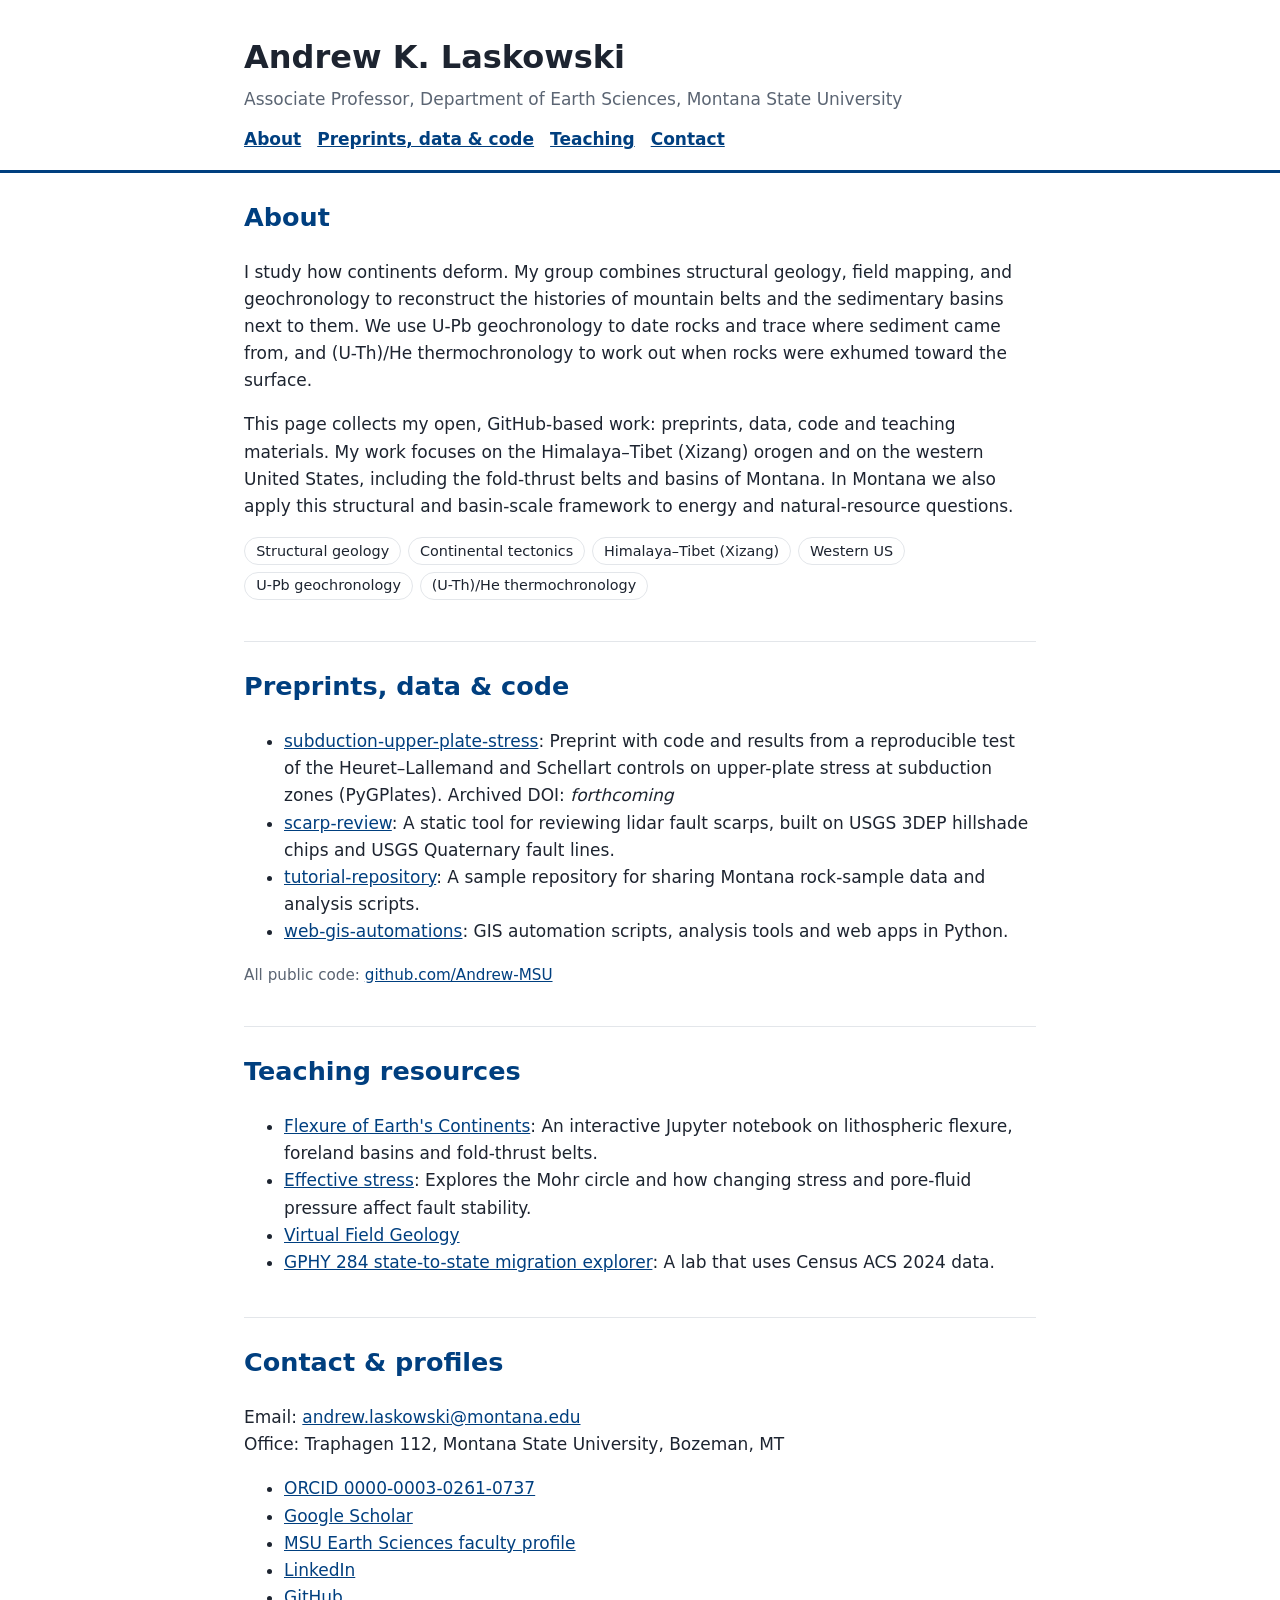
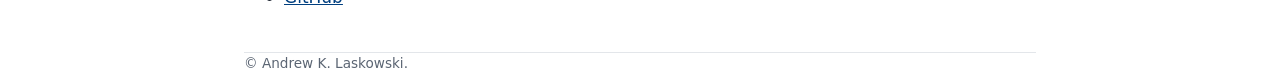
==== index.html @ fd0716e4 "Refocus site on GitHub-based contributions; remove ORCID publications" ====
<!doctype html>
<html lang="en"><head><meta charset="utf-8"><meta name="viewport" content="width=device-width,initial-scale=1">
<title>Andrew K. Laskowski | Code, Data &amp; Teaching Resources</title>
<meta name="description" content="Open code, data and teaching resources of Andrew K. Laskowski, Associate Professor of Earth Sciences at Montana State University.">
<link rel="stylesheet" href="style.css"></head><body>
<a class="skip" href="#main">Skip to content</a>
<header><div class="wrap"><h1>Andrew K. Laskowski</h1>
<p>Associate Professor, Department of Earth Sciences, Montana State University</p>
<nav aria-label="Sections"><a href="#research">About</a><a href="#code">Preprints, data &amp; code</a><a href="#teaching">Teaching</a><a href="#contact">Contact</a></nav></div></header>
<main id="main" class="wrap">
<section id="research"><h2>About</h2>
<p>I study how continents deform. My group combines structural geology, field mapping, and geochronology to reconstruct the histories of mountain belts and the sedimentary basins next to them. We use U-Pb geochronology to date rocks and trace where sediment came from, and (U-Th)/He thermochronology to work out when rocks were exhumed toward the surface.</p>
<p>This page collects my open, GitHub-based work: preprints, data, code and teaching materials. My work focuses on the Himalaya–Tibet (Xizang) orogen and on the western United States, including the fold-thrust belts and basins of Montana. In Montana we also apply this structural and basin-scale framework to energy and natural-resource questions.</p>
<ul class="tags" aria-label="Research areas"><li>Structural geology</li><li>Continental tectonics</li><li>Himalaya–Tibet (Xizang)</li><li>Western US</li><li>U-Pb geochronology</li><li>(U-Th)/He thermochronology</li></ul>
</section>
<section id="code"><h2>Preprints, data &amp; code</h2><ul>
<li><a href="https://github.com/Andrew-MSU/subduction-upper-plate-stress">subduction-upper-plate-stress</a>: Preprint with code and results from a reproducible test of the Heuret–Lallemand and Schellart controls on upper-plate stress at subduction zones (PyGPlates). <!-- ZENODO_DOI -->Archived DOI: <em>forthcoming</em><!-- /ZENODO_DOI --></li>
<li><a href="https://github.com/Andrew-MSU/scarp-review">scarp-review</a>: A static tool for reviewing lidar fault scarps, built on USGS 3DEP hillshade chips and USGS Quaternary fault lines.</li>
<li><a href="https://github.com/Andrew-MSU/tutorial-repository">tutorial-repository</a>: A sample repository for sharing Montana rock-sample data and analysis scripts.</li>
<li><a href="https://github.com/Andrew-MSU/web-gis-automations">web-gis-automations</a>: GIS automation scripts, analysis tools and web apps in Python.</li>
</ul><p class="note">All public code: <a href="https://github.com/Andrew-MSU">github.com/Andrew-MSU</a></p></section>
<section id="teaching"><h2>Teaching resources</h2><ul>
<li><a href="https://github.com/Andrew-MSU/flexure-of-earths-continents">Flexure of Earth's Continents</a>: An interactive Jupyter notebook on lithospheric flexure, foreland basins and fold-thrust belts.</li>
<li><a href="https://github.com/Andrew-MSU/effectivestress">Effective stress</a>: Explores the Mohr circle and how changing stress and pore-fluid pressure affect fault stability.</li>
<li><a href="https://github.com/Andrew-MSU/Virtual-Field-Geology">Virtual Field Geology</a></li>
<li><a href="https://github.com/Andrew-MSU/gphy284-state-migration">GPHY 284 state-to-state migration explorer</a>: A lab that uses Census ACS 2024 data.</li>
</ul></section>
<section id="contact"><h2>Contact &amp; profiles</h2>
<p>Email: <a href="mailto:andrew.laskowski@montana.edu">andrew.laskowski@montana.edu</a><br>Office: Traphagen 112, Montana State University, Bozeman, MT</p>
<ul><li><a href="https://orcid.org/0000-0003-0261-0737">ORCID 0000-0003-0261-0737</a></li>
<li><a href="https://scholar.google.com/citations?user=Nd6IOVIAAAAJ">Google Scholar</a></li>
<li><a href="https://www.montana.edu/earthsciences/directory/2079082/andrew-laskowski">MSU Earth Sciences faculty profile</a></li>
<li><a href="https://linkedin.com/in/laskowskiandrew406">LinkedIn</a></li>
<li><a href="https://github.com/Andrew-MSU">GitHub</a></li></ul></section>
</main><footer class="wrap">© Andrew K. Laskowski.</footer>
</body></html>
---- style.css ----
:root{--fg:#1d2430;--mut:#5b6573;--acc:#003f7f;--bg:#fff;--line:#e3e6ea}
*{box-sizing:border-box}body{margin:0;font:17px/1.6 system-ui,-apple-system,"Segoe UI",Roboto,sans-serif;color:var(--fg);background:var(--bg)}
.wrap{max-width:52rem;margin:0 auto;padding:0 1.25rem}
header{border-bottom:3px solid var(--acc);padding:2rem 0 1rem}header h1{margin:0;font-size:2rem}header p{margin:.2rem 0;color:var(--mut)}
nav{display:flex;flex-wrap:wrap;gap:1rem;margin-top:.8rem}nav a{font-weight:600}
a{color:var(--acc)}a:focus{outline:2px solid var(--acc);outline-offset:2px}
section{padding:1.5rem 0;border-bottom:1px solid var(--line)}h2{color:var(--acc);margin-top:0}h3{margin:1.2rem 0 .3rem;font-size:1.05rem}
ul.pubs{padding-left:1.1rem}ul.pubs li{margin:.35rem 0}.t{font-weight:500}.note{color:var(--mut);font-size:.95rem}
.tags{list-style:none;padding:0;display:flex;flex-wrap:wrap;gap:.4rem}.tags li{border:1px solid var(--line);border-radius:1rem;padding:.1rem .7rem;font-size:.9rem}
footer{color:var(--mut);font-size:.85rem;padding:1.5rem 0}
.skip{position:absolute;left:-999px}.skip:focus{left:1rem;top:1rem;background:#fff;padding:.5rem}
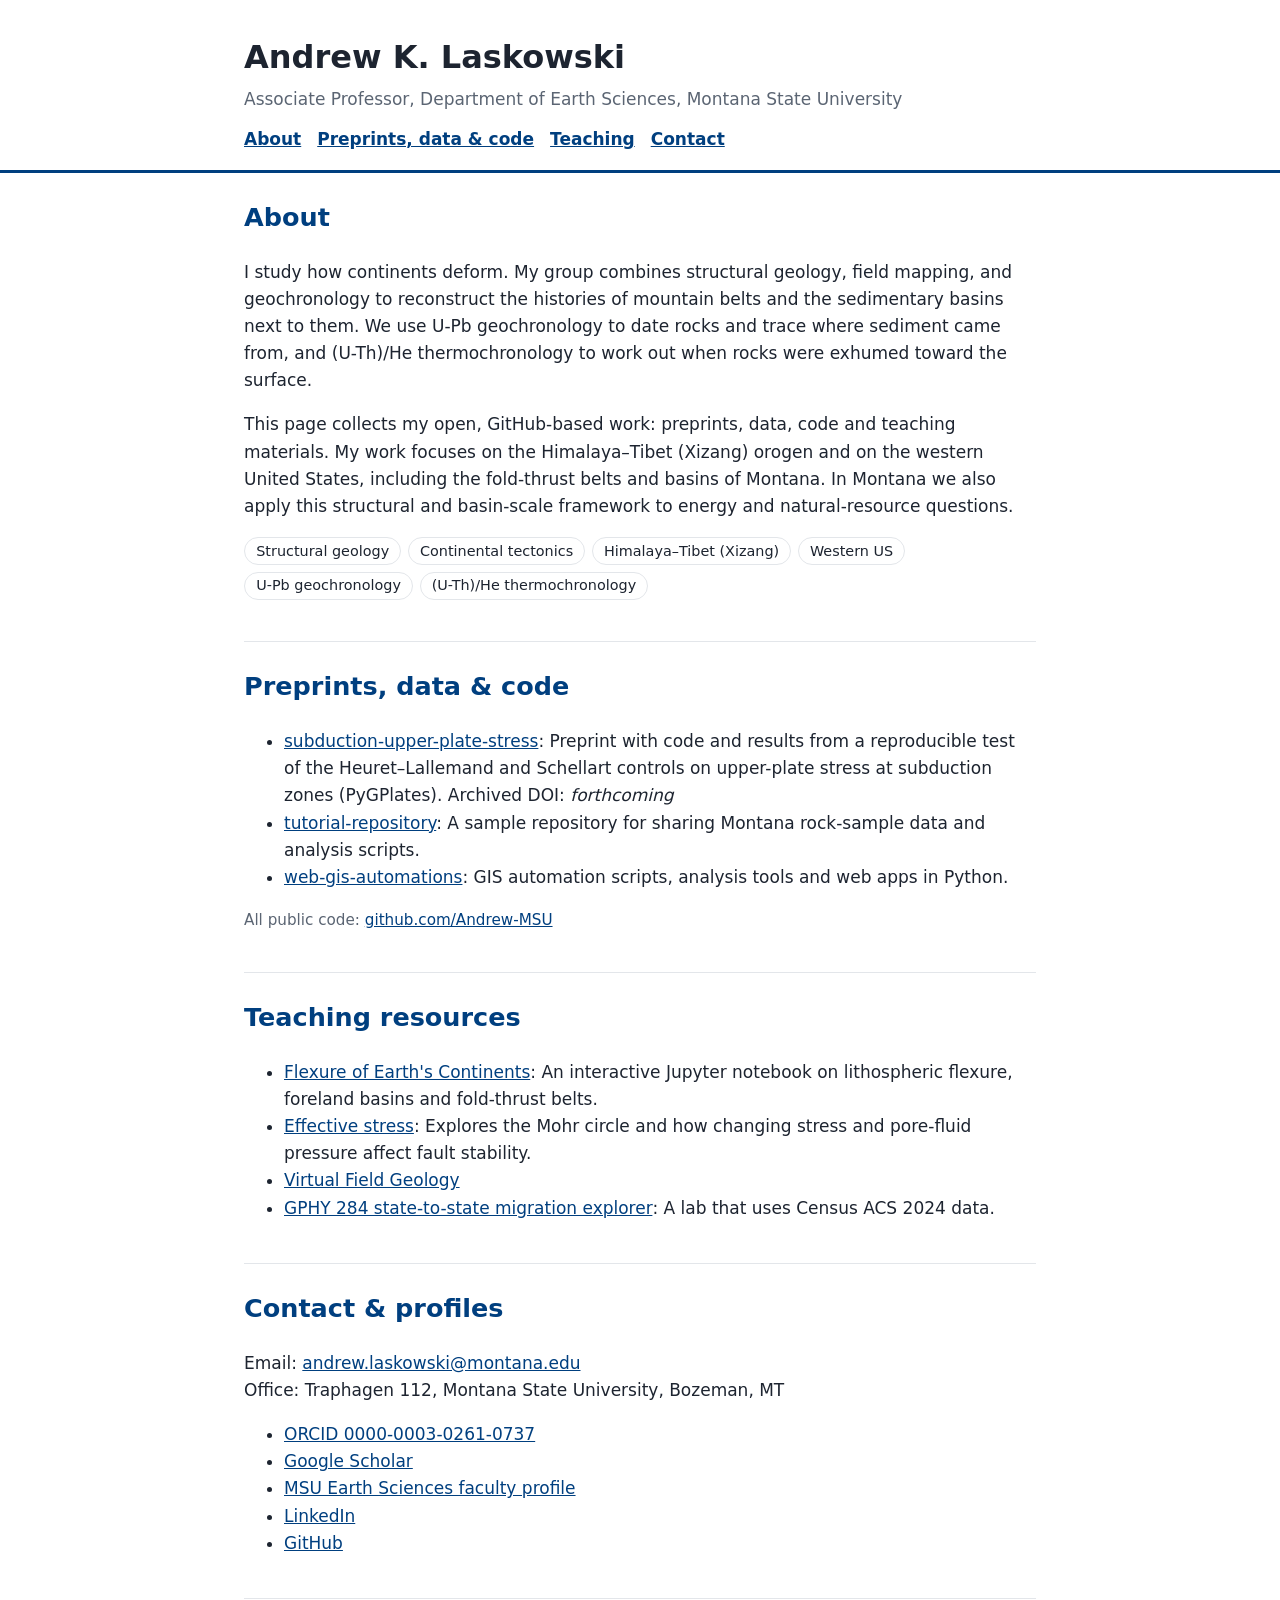
==== commit 9d42fe18: "Remove scarp-review from site" ====
--- a/index.html
+++ b/index.html
@@ -15,7 +15,6 @@
 </section>
 <section id="code"><h2>Preprints, data &amp; code</h2><ul>
 <li><a href="https://github.com/Andrew-MSU/subduction-upper-plate-stress">subduction-upper-plate-stress</a>: Preprint with code and results from a reproducible test of the Heuret–Lallemand and Schellart controls on upper-plate stress at subduction zones (PyGPlates). <!-- ZENODO_DOI -->Archived DOI: <em>forthcoming</em><!-- /ZENODO_DOI --></li>
-<li><a href="https://github.com/Andrew-MSU/scarp-review">scarp-review</a>: A static tool for reviewing lidar fault scarps, built on USGS 3DEP hillshade chips and USGS Quaternary fault lines.</li>
 <li><a href="https://github.com/Andrew-MSU/tutorial-repository">tutorial-repository</a>: A sample repository for sharing Montana rock-sample data and analysis scripts.</li>
 <li><a href="https://github.com/Andrew-MSU/web-gis-automations">web-gis-automations</a>: GIS automation scripts, analysis tools and web apps in Python.</li>
 </ul><p class="note">All public code: <a href="https://github.com/Andrew-MSU">github.com/Andrew-MSU</a></p></section>
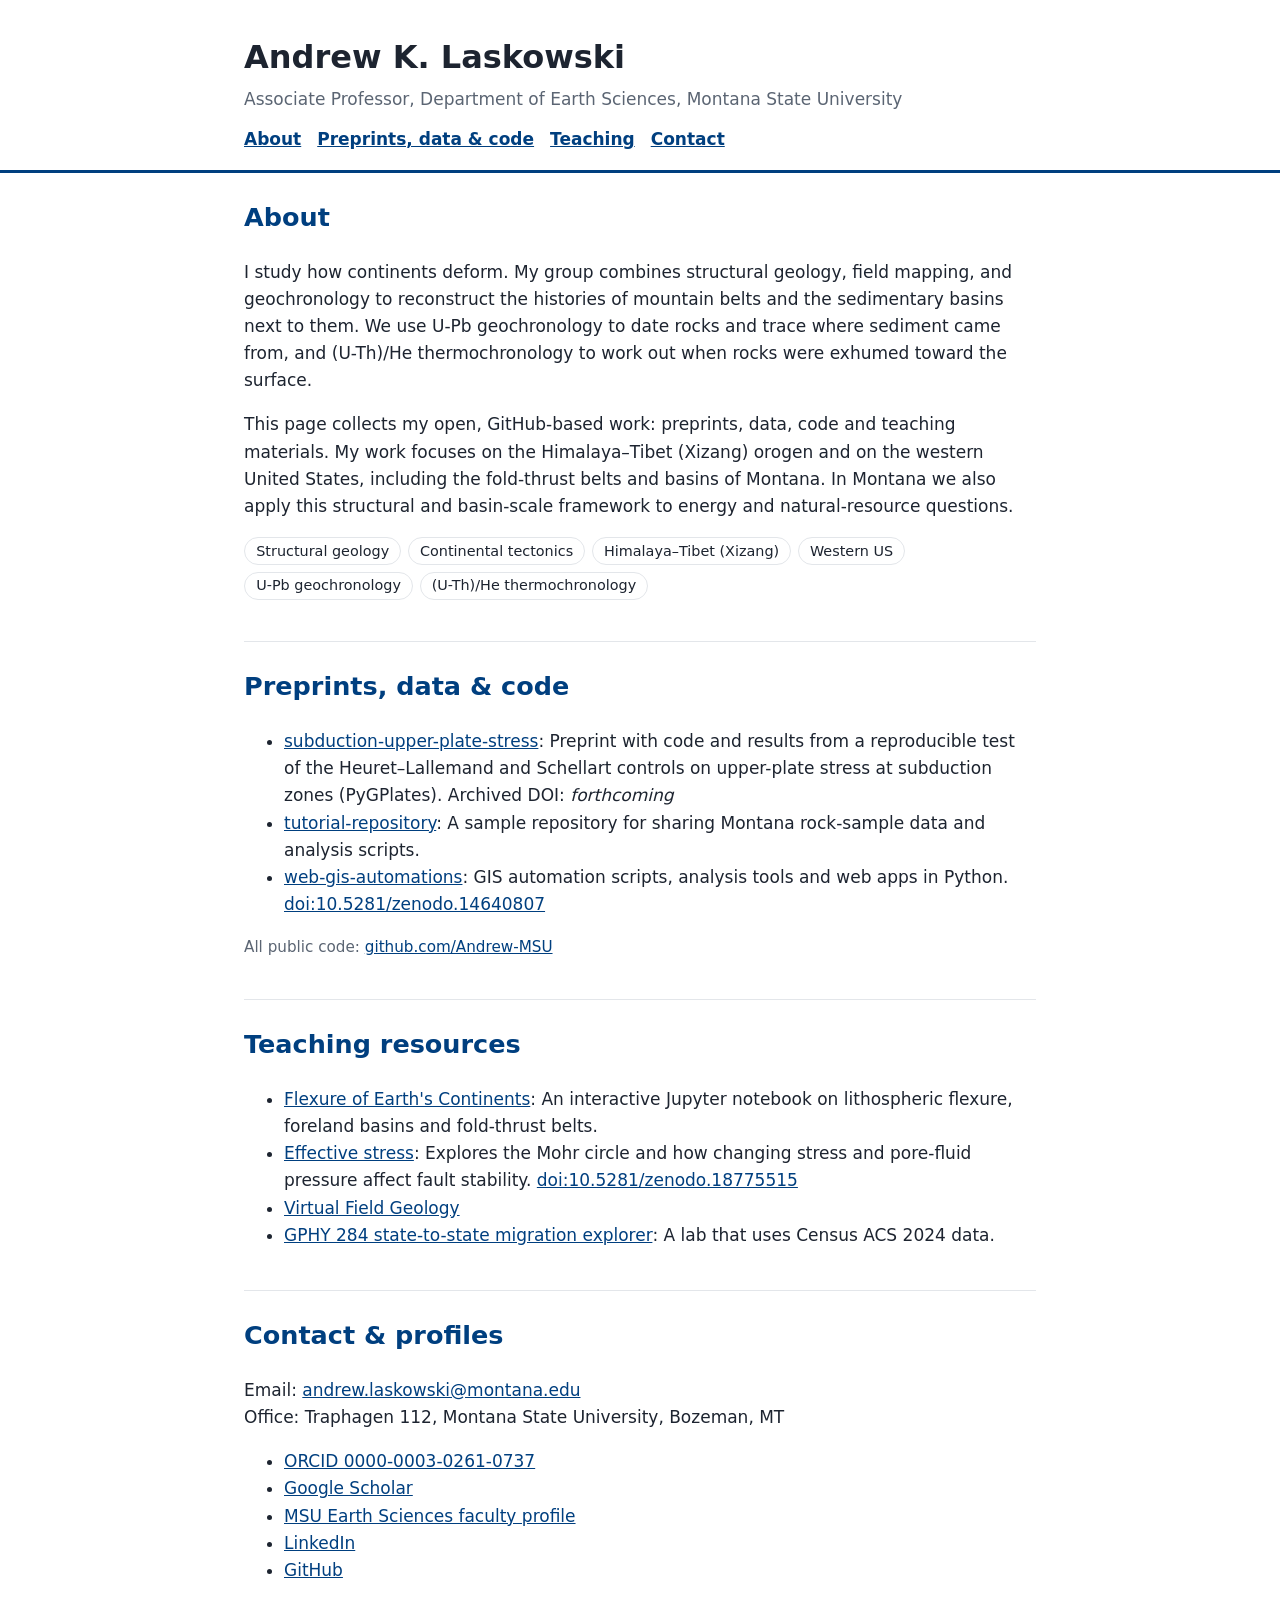
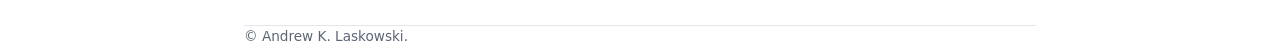
==== commit 96201b45: "Add verified Zenodo DOIs" ====
--- a/index.html
+++ b/index.html
@@ -16,11 +16,11 @@
 <section id="code"><h2>Preprints, data &amp; code</h2><ul>
 <li><a href="https://github.com/Andrew-MSU/subduction-upper-plate-stress">subduction-upper-plate-stress</a>: Preprint with code and results from a reproducible test of the Heuret–Lallemand and Schellart controls on upper-plate stress at subduction zones (PyGPlates). <!-- ZENODO_DOI -->Archived DOI: <em>forthcoming</em><!-- /ZENODO_DOI --></li>
 <li><a href="https://github.com/Andrew-MSU/tutorial-repository">tutorial-repository</a>: A sample repository for sharing Montana rock-sample data and analysis scripts.</li>
-<li><a href="https://github.com/Andrew-MSU/web-gis-automations">web-gis-automations</a>: GIS automation scripts, analysis tools and web apps in Python.</li>
+<li><a href="https://github.com/Andrew-MSU/web-gis-automations">web-gis-automations</a>: GIS automation scripts, analysis tools and web apps in Python. <a href="https://doi.org/10.5281/zenodo.14640807">doi:10.5281/zenodo.14640807</a></li>
 </ul><p class="note">All public code: <a href="https://github.com/Andrew-MSU">github.com/Andrew-MSU</a></p></section>
 <section id="teaching"><h2>Teaching resources</h2><ul>
 <li><a href="https://github.com/Andrew-MSU/flexure-of-earths-continents">Flexure of Earth's Continents</a>: An interactive Jupyter notebook on lithospheric flexure, foreland basins and fold-thrust belts.</li>
-<li><a href="https://github.com/Andrew-MSU/effectivestress">Effective stress</a>: Explores the Mohr circle and how changing stress and pore-fluid pressure affect fault stability.</li>
+<li><a href="https://github.com/Andrew-MSU/effectivestress">Effective stress</a>: Explores the Mohr circle and how changing stress and pore-fluid pressure affect fault stability. <a href="https://doi.org/10.5281/zenodo.18775515">doi:10.5281/zenodo.18775515</a></li>
 <li><a href="https://github.com/Andrew-MSU/Virtual-Field-Geology">Virtual Field Geology</a></li>
 <li><a href="https://github.com/Andrew-MSU/gphy284-state-migration">GPHY 284 state-to-state migration explorer</a>: A lab that uses Census ACS 2024 data.</li>
 </ul></section>
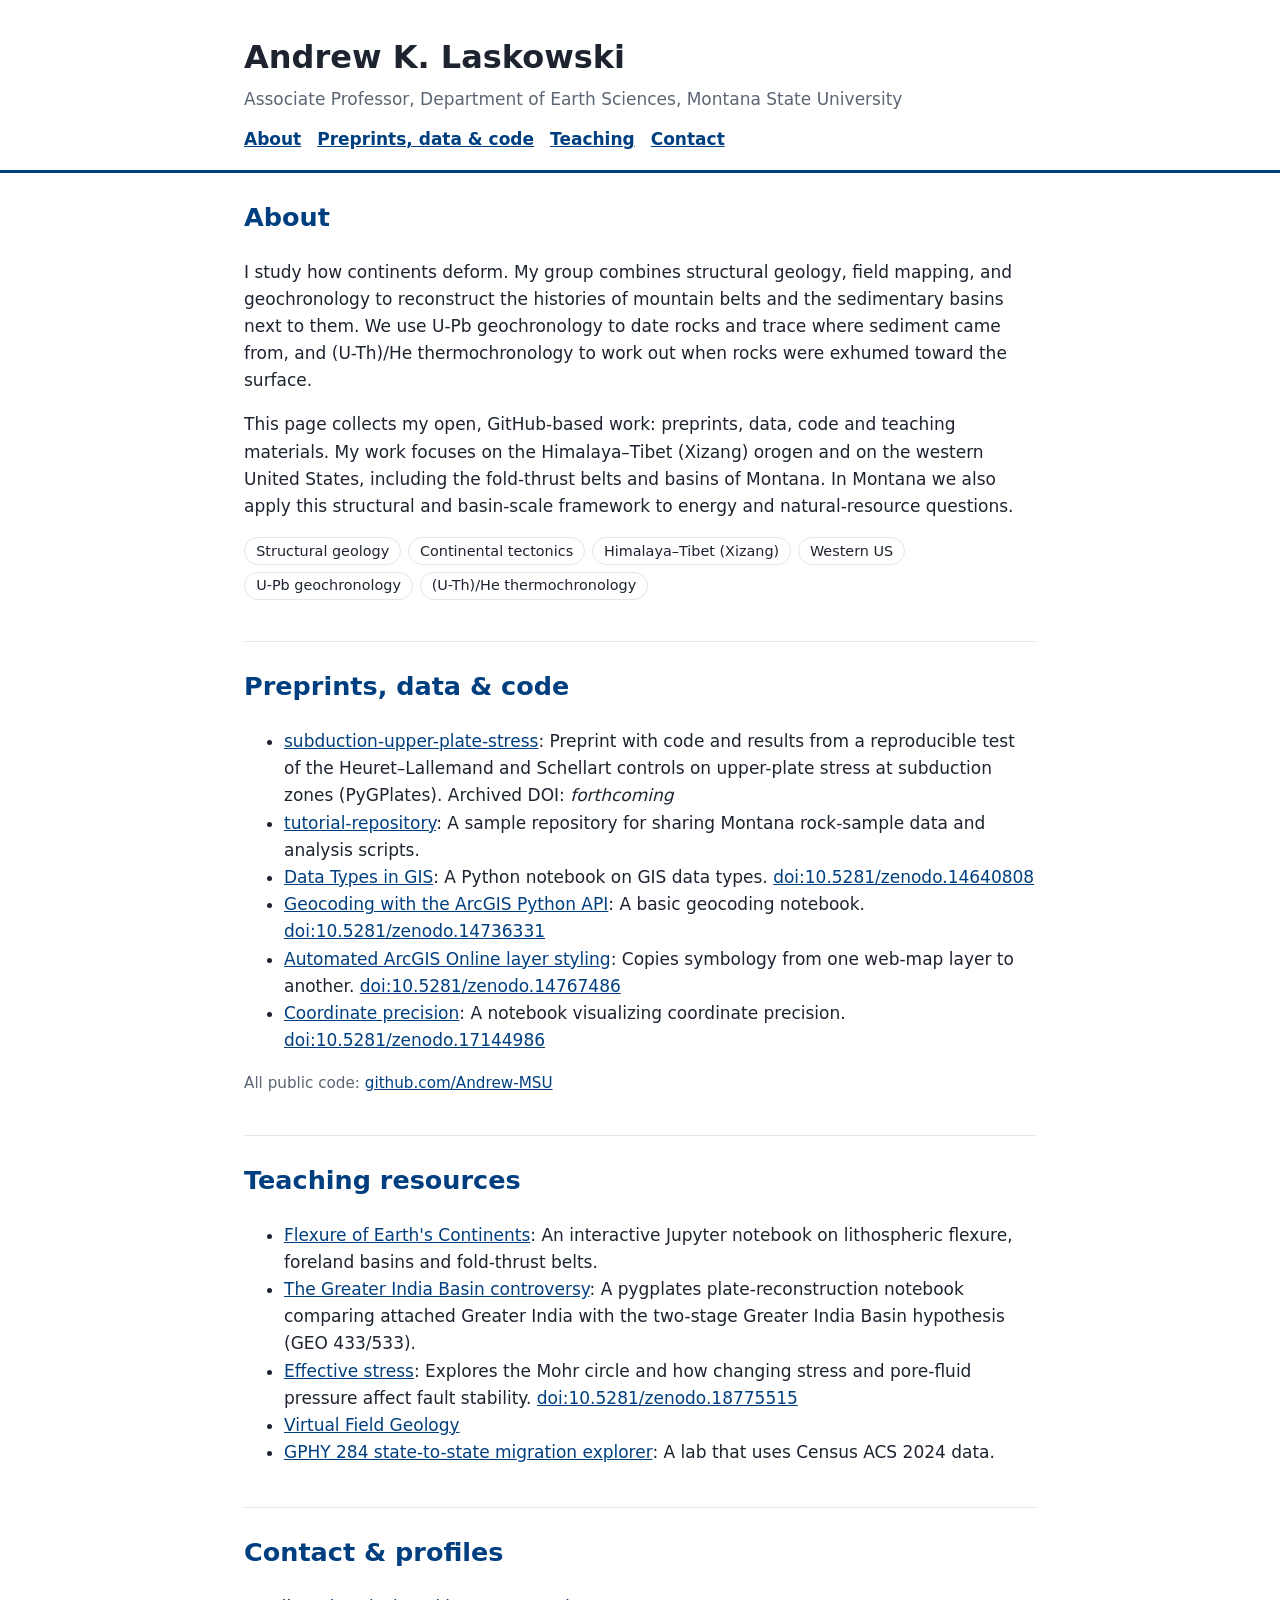
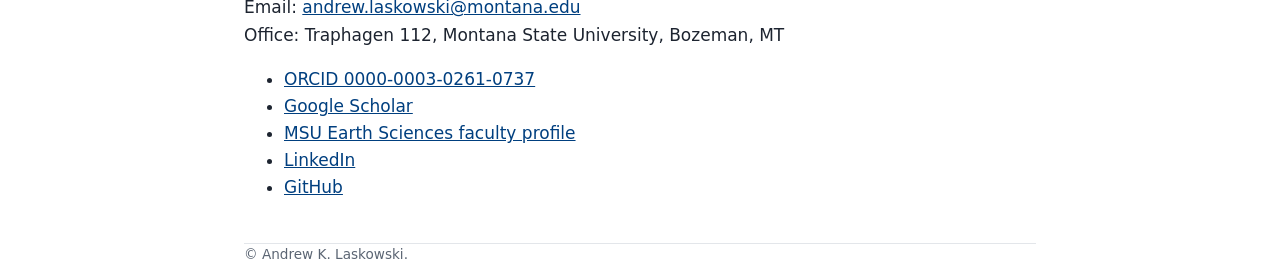
==== commit ad04dea8: "List split GIS notebook repos and Greater India Basin notebook" ====
--- a/index.html
+++ b/index.html
@@ -16,10 +16,14 @@
 <section id="code"><h2>Preprints, data &amp; code</h2><ul>
 <li><a href="https://github.com/Andrew-MSU/subduction-upper-plate-stress">subduction-upper-plate-stress</a>: Preprint with code and results from a reproducible test of the Heuret–Lallemand and Schellart controls on upper-plate stress at subduction zones (PyGPlates). <!-- ZENODO_DOI -->Archived DOI: <em>forthcoming</em><!-- /ZENODO_DOI --></li>
 <li><a href="https://github.com/Andrew-MSU/tutorial-repository">tutorial-repository</a>: A sample repository for sharing Montana rock-sample data and analysis scripts.</li>
-<li><a href="https://github.com/Andrew-MSU/web-gis-automations">web-gis-automations</a>: GIS automation scripts, analysis tools and web apps in Python. <a href="https://doi.org/10.5281/zenodo.14640807">doi:10.5281/zenodo.14640807</a></li>
+<li><a href="https://github.com/Andrew-MSU/gis-data-types-notebook">Data Types in GIS</a>: A Python notebook on GIS data types. <a href="https://doi.org/10.5281/zenodo.14640808">doi:10.5281/zenodo.14640808</a></li>
+<li><a href="https://github.com/Andrew-MSU/arcgis-geocoding-notebook">Geocoding with the ArcGIS Python API</a>: A basic geocoding notebook. <a href="https://doi.org/10.5281/zenodo.14736331">doi:10.5281/zenodo.14736331</a></li>
+<li><a href="https://github.com/Andrew-MSU/arcgis-online-layer-styling">Automated ArcGIS Online layer styling</a>: Copies symbology from one web-map layer to another. <a href="https://doi.org/10.5281/zenodo.14767486">doi:10.5281/zenodo.14767486</a></li>
+<li><a href="https://github.com/Andrew-MSU/coordinate-precision-notebook">Coordinate precision</a>: A notebook visualizing coordinate precision. <a href="https://doi.org/10.5281/zenodo.17144986">doi:10.5281/zenodo.17144986</a></li>
 </ul><p class="note">All public code: <a href="https://github.com/Andrew-MSU">github.com/Andrew-MSU</a></p></section>
 <section id="teaching"><h2>Teaching resources</h2><ul>
 <li><a href="https://github.com/Andrew-MSU/flexure-of-earths-continents">Flexure of Earth's Continents</a>: An interactive Jupyter notebook on lithospheric flexure, foreland basins and fold-thrust belts.</li>
+<li><a href="https://github.com/Andrew-MSU/greater-india-basin">The Greater India Basin controversy</a>: A pygplates plate-reconstruction notebook comparing attached Greater India with the two-stage Greater India Basin hypothesis (GEO 433/533).</li>
 <li><a href="https://github.com/Andrew-MSU/effectivestress">Effective stress</a>: Explores the Mohr circle and how changing stress and pore-fluid pressure affect fault stability. <a href="https://doi.org/10.5281/zenodo.18775515">doi:10.5281/zenodo.18775515</a></li>
 <li><a href="https://github.com/Andrew-MSU/Virtual-Field-Geology">Virtual Field Geology</a></li>
 <li><a href="https://github.com/Andrew-MSU/gphy284-state-migration">GPHY 284 state-to-state migration explorer</a>: A lab that uses Census ACS 2024 data.</li>
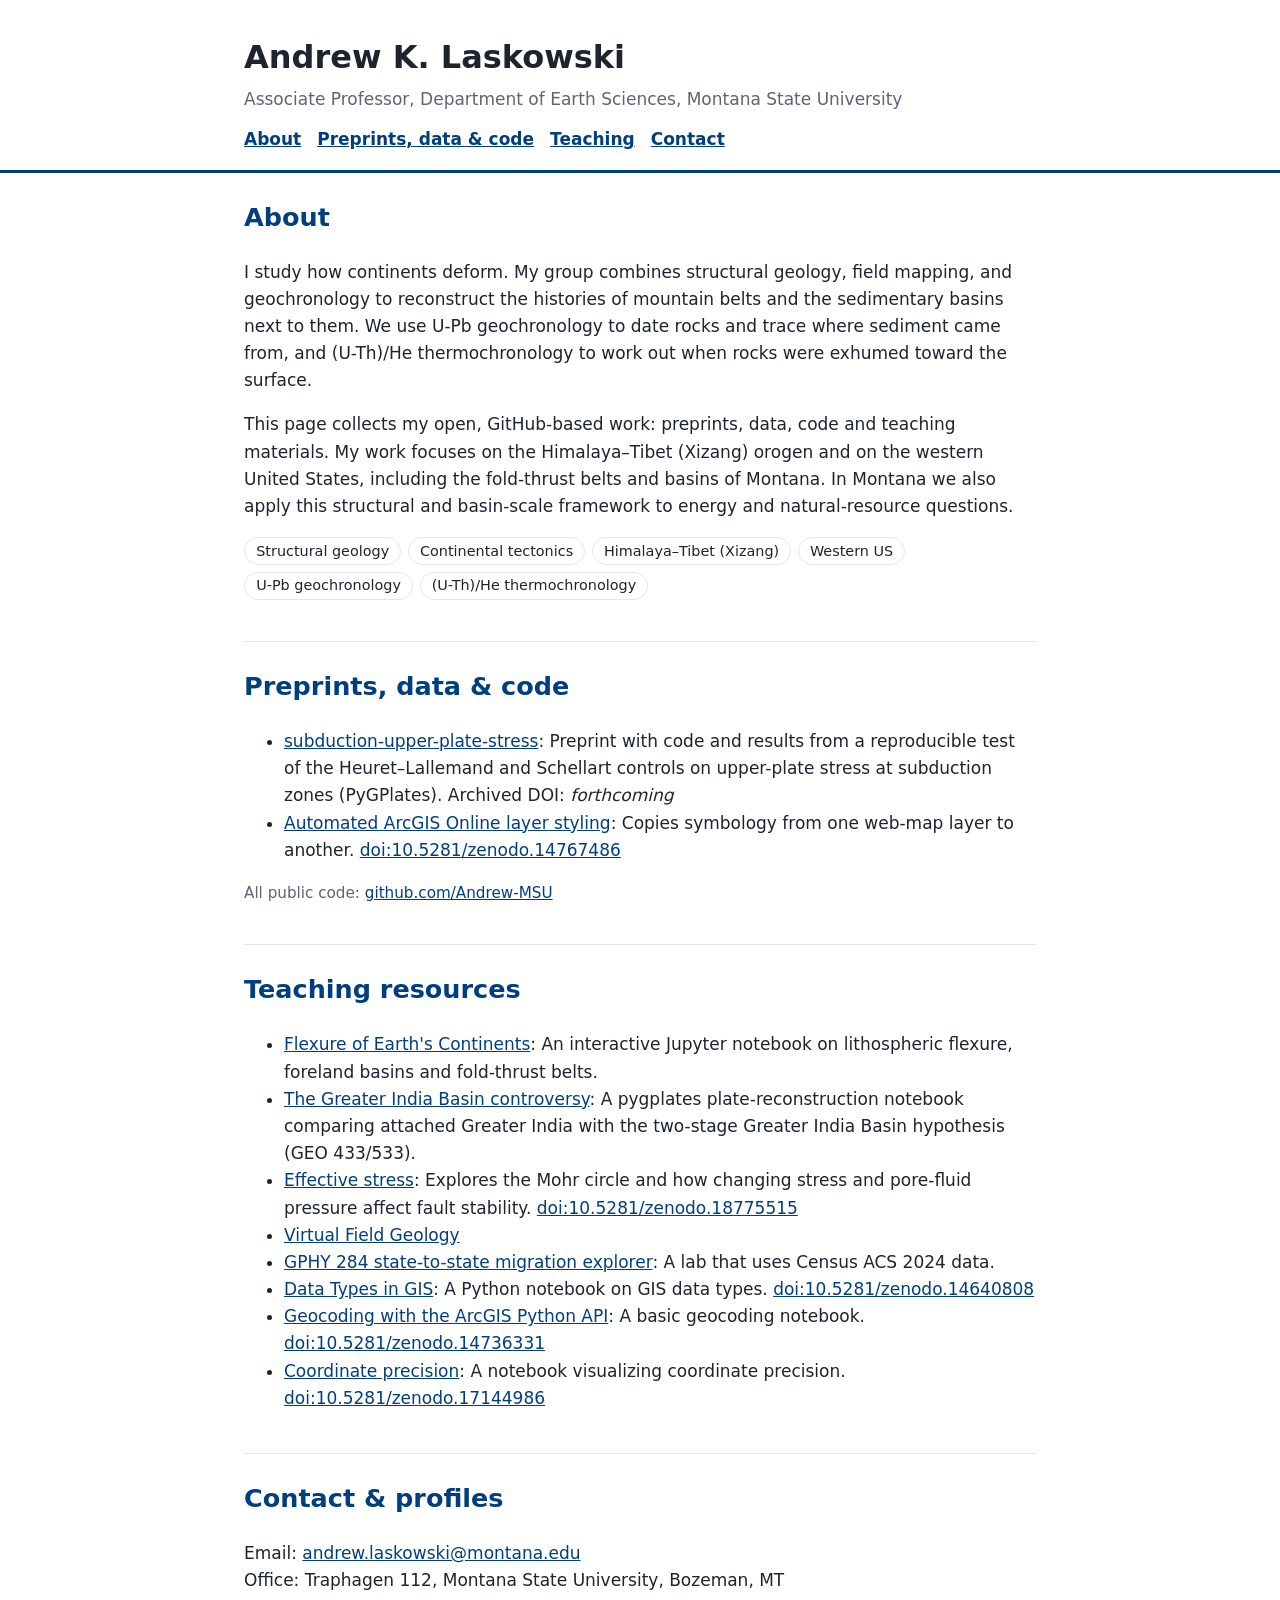
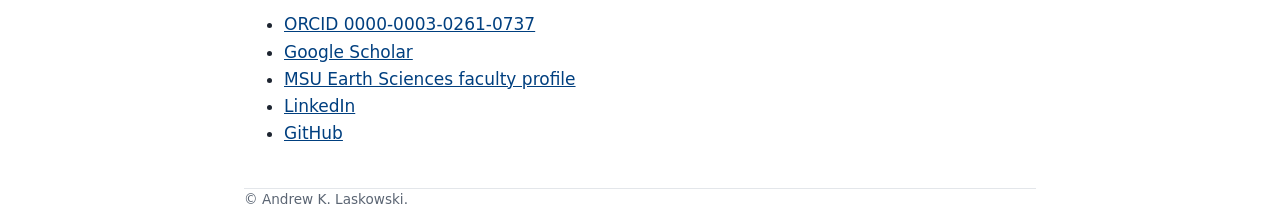
==== commit 6b1504c3: "Remove tutorial-repository; move GIS teaching notebooks to Teaching" ====
--- a/index.html
+++ b/index.html
@@ -15,11 +15,7 @@
 </section>
 <section id="code"><h2>Preprints, data &amp; code</h2><ul>
 <li><a href="https://github.com/Andrew-MSU/subduction-upper-plate-stress">subduction-upper-plate-stress</a>: Preprint with code and results from a reproducible test of the Heuret–Lallemand and Schellart controls on upper-plate stress at subduction zones (PyGPlates). <!-- ZENODO_DOI -->Archived DOI: <em>forthcoming</em><!-- /ZENODO_DOI --></li>
-<li><a href="https://github.com/Andrew-MSU/tutorial-repository">tutorial-repository</a>: A sample repository for sharing Montana rock-sample data and analysis scripts.</li>
-<li><a href="https://github.com/Andrew-MSU/gis-data-types-notebook">Data Types in GIS</a>: A Python notebook on GIS data types. <a href="https://doi.org/10.5281/zenodo.14640808">doi:10.5281/zenodo.14640808</a></li>
-<li><a href="https://github.com/Andrew-MSU/arcgis-geocoding-notebook">Geocoding with the ArcGIS Python API</a>: A basic geocoding notebook. <a href="https://doi.org/10.5281/zenodo.14736331">doi:10.5281/zenodo.14736331</a></li>
 <li><a href="https://github.com/Andrew-MSU/arcgis-online-layer-styling">Automated ArcGIS Online layer styling</a>: Copies symbology from one web-map layer to another. <a href="https://doi.org/10.5281/zenodo.14767486">doi:10.5281/zenodo.14767486</a></li>
-<li><a href="https://github.com/Andrew-MSU/coordinate-precision-notebook">Coordinate precision</a>: A notebook visualizing coordinate precision. <a href="https://doi.org/10.5281/zenodo.17144986">doi:10.5281/zenodo.17144986</a></li>
 </ul><p class="note">All public code: <a href="https://github.com/Andrew-MSU">github.com/Andrew-MSU</a></p></section>
 <section id="teaching"><h2>Teaching resources</h2><ul>
 <li><a href="https://github.com/Andrew-MSU/flexure-of-earths-continents">Flexure of Earth's Continents</a>: An interactive Jupyter notebook on lithospheric flexure, foreland basins and fold-thrust belts.</li>
@@ -27,6 +23,9 @@
 <li><a href="https://github.com/Andrew-MSU/effectivestress">Effective stress</a>: Explores the Mohr circle and how changing stress and pore-fluid pressure affect fault stability. <a href="https://doi.org/10.5281/zenodo.18775515">doi:10.5281/zenodo.18775515</a></li>
 <li><a href="https://github.com/Andrew-MSU/Virtual-Field-Geology">Virtual Field Geology</a></li>
 <li><a href="https://github.com/Andrew-MSU/gphy284-state-migration">GPHY 284 state-to-state migration explorer</a>: A lab that uses Census ACS 2024 data.</li>
+<li><a href="https://github.com/Andrew-MSU/gis-data-types-notebook">Data Types in GIS</a>: A Python notebook on GIS data types. <a href="https://doi.org/10.5281/zenodo.14640808">doi:10.5281/zenodo.14640808</a></li>
+<li><a href="https://github.com/Andrew-MSU/arcgis-geocoding-notebook">Geocoding with the ArcGIS Python API</a>: A basic geocoding notebook. <a href="https://doi.org/10.5281/zenodo.14736331">doi:10.5281/zenodo.14736331</a></li>
+<li><a href="https://github.com/Andrew-MSU/coordinate-precision-notebook">Coordinate precision</a>: A notebook visualizing coordinate precision. <a href="https://doi.org/10.5281/zenodo.17144986">doi:10.5281/zenodo.17144986</a></li>
 </ul></section>
 <section id="contact"><h2>Contact &amp; profiles</h2>
 <p>Email: <a href="mailto:andrew.laskowski@montana.edu">andrew.laskowski@montana.edu</a><br>Office: Traphagen 112, Montana State University, Bozeman, MT</p>
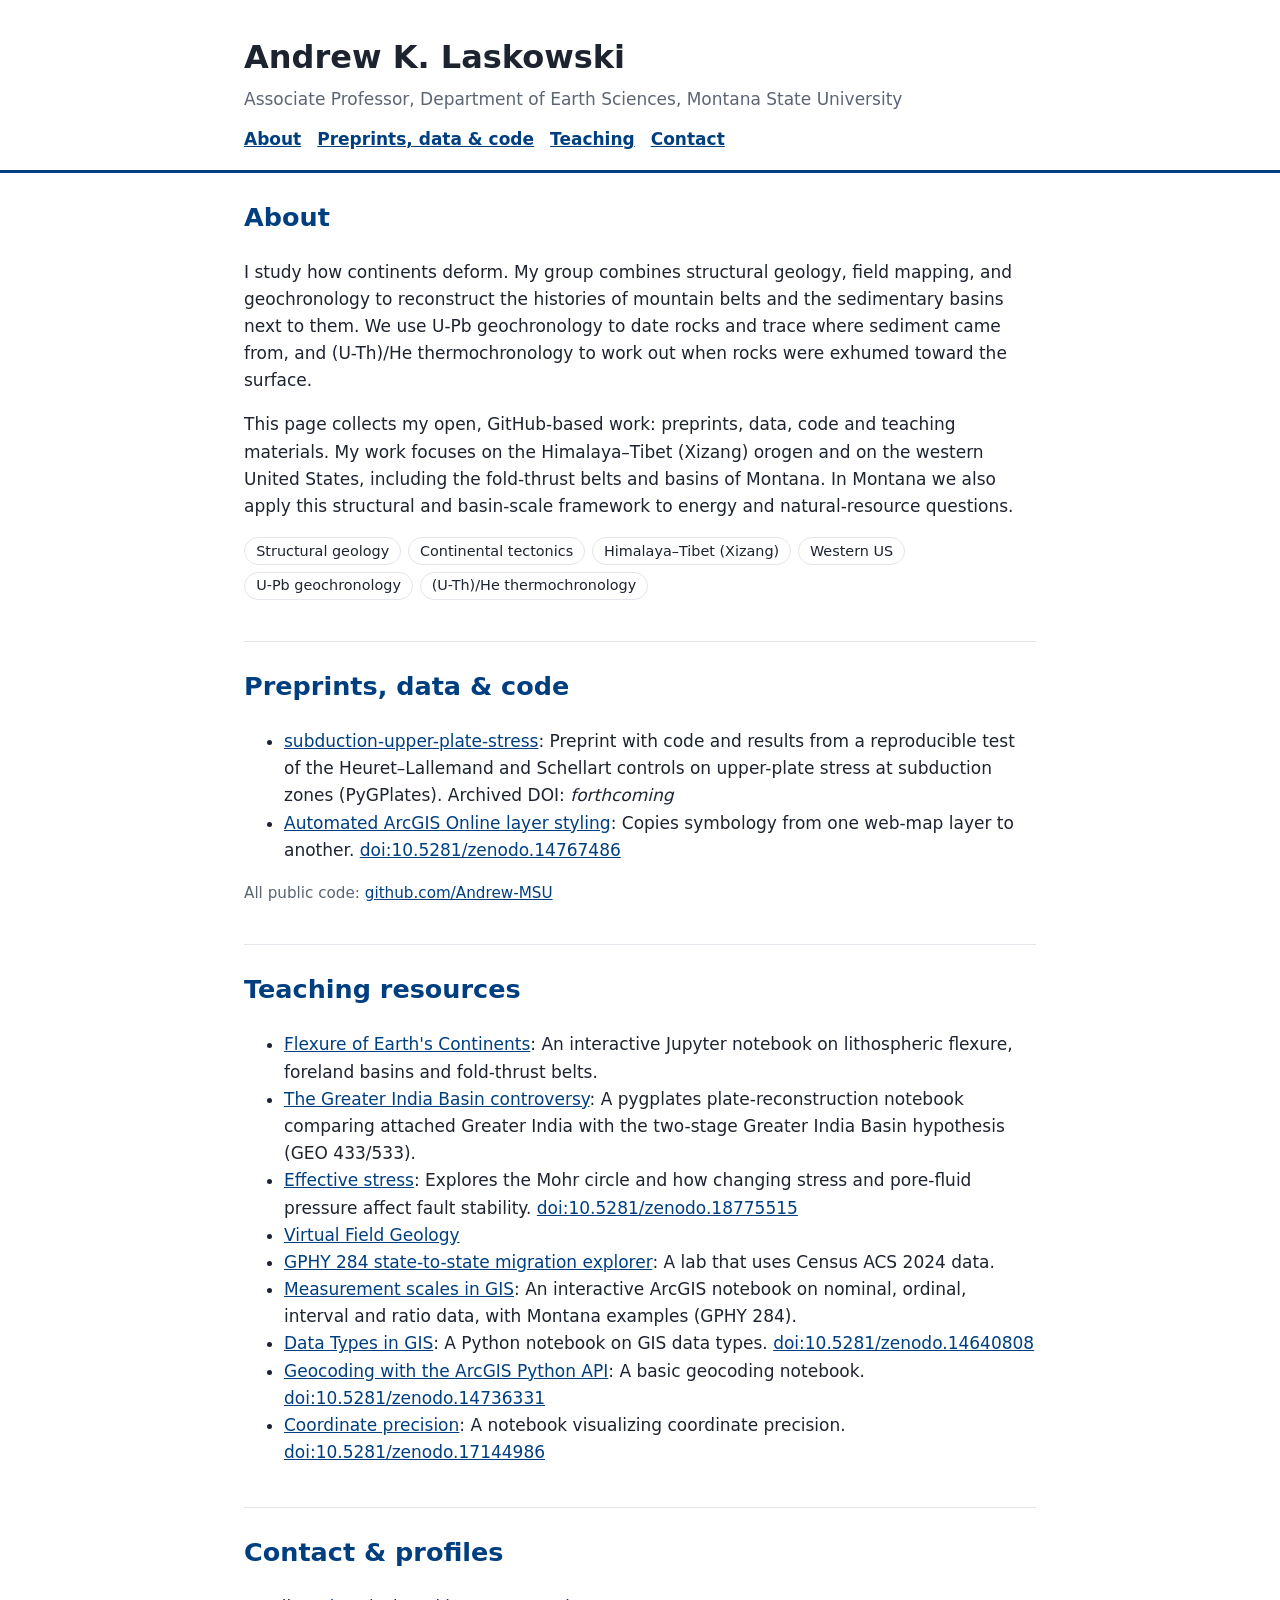
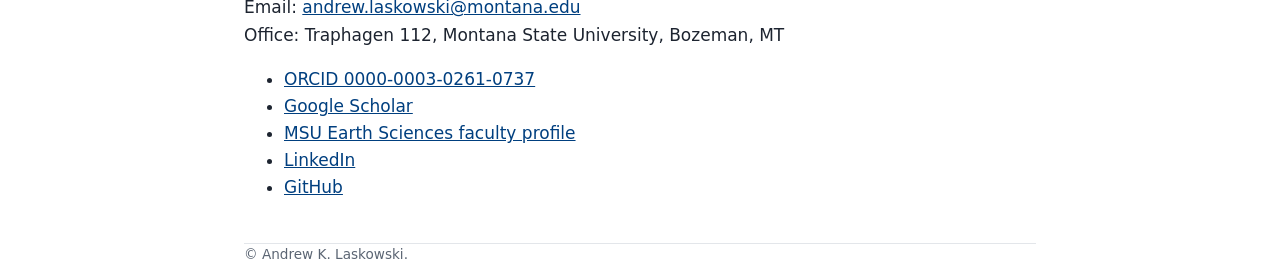
==== commit 08b29db6: "Add measurement scales notebook to teaching resources" ====
--- a/index.html
+++ b/index.html
@@ -23,6 +23,7 @@
 <li><a href="https://github.com/Andrew-MSU/effectivestress">Effective stress</a>: Explores the Mohr circle and how changing stress and pore-fluid pressure affect fault stability. <a href="https://doi.org/10.5281/zenodo.18775515">doi:10.5281/zenodo.18775515</a></li>
 <li><a href="https://github.com/Andrew-MSU/Virtual-Field-Geology">Virtual Field Geology</a></li>
 <li><a href="https://github.com/Andrew-MSU/gphy284-state-migration">GPHY 284 state-to-state migration explorer</a>: A lab that uses Census ACS 2024 data.</li>
+<li><a href="https://github.com/Andrew-MSU/measurement-scales-notebook">Measurement scales in GIS</a>: An interactive ArcGIS notebook on nominal, ordinal, interval and ratio data, with Montana examples (GPHY 284).</li>
 <li><a href="https://github.com/Andrew-MSU/gis-data-types-notebook">Data Types in GIS</a>: A Python notebook on GIS data types. <a href="https://doi.org/10.5281/zenodo.14640808">doi:10.5281/zenodo.14640808</a></li>
 <li><a href="https://github.com/Andrew-MSU/arcgis-geocoding-notebook">Geocoding with the ArcGIS Python API</a>: A basic geocoding notebook. <a href="https://doi.org/10.5281/zenodo.14736331">doi:10.5281/zenodo.14736331</a></li>
 <li><a href="https://github.com/Andrew-MSU/coordinate-precision-notebook">Coordinate precision</a>: A notebook visualizing coordinate precision. <a href="https://doi.org/10.5281/zenodo.17144986">doi:10.5281/zenodo.17144986</a></li>
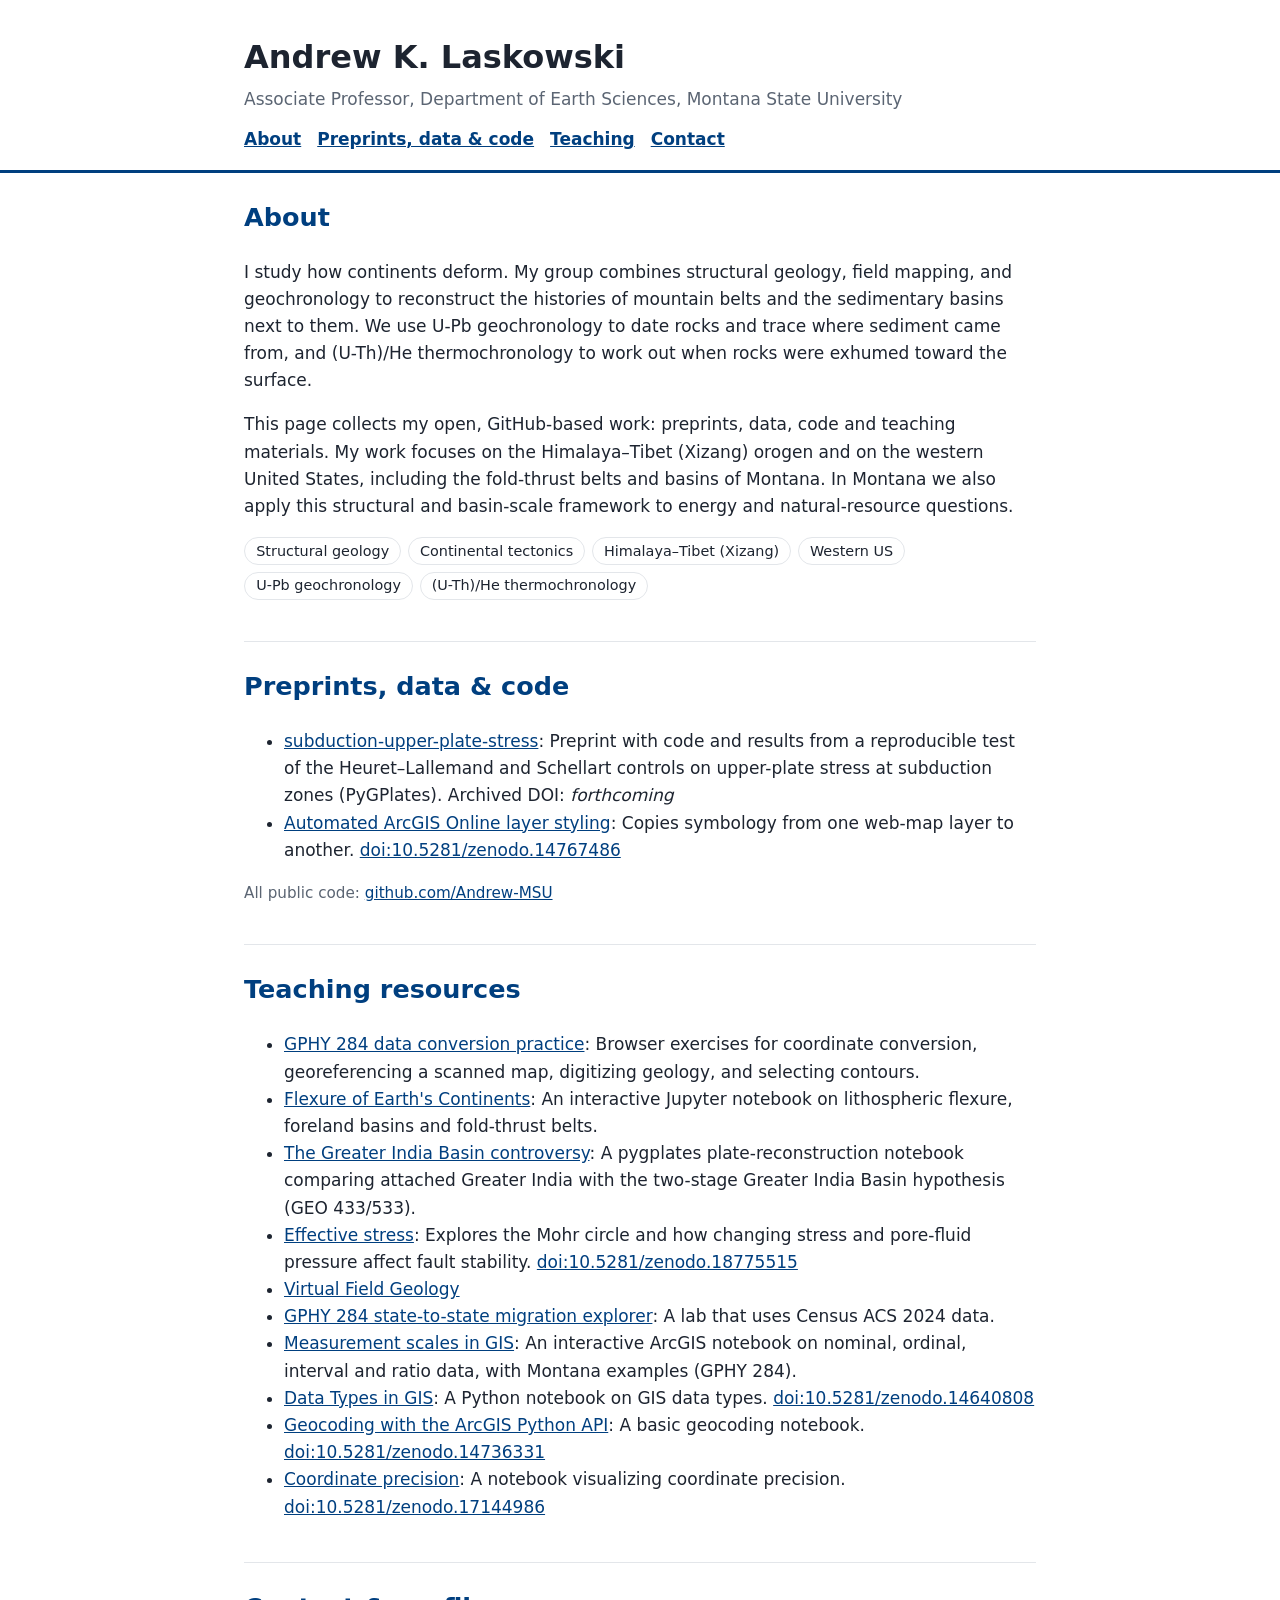
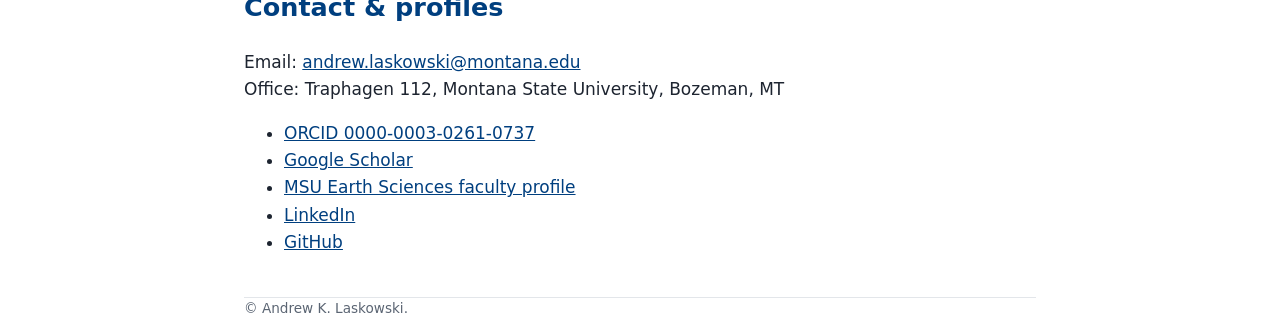
==== commit 65d624bc: "Add GPHY 284 data conversion practice lab A static browser lab for coordinate conversion, georeferen" ====
--- a/index.html
+++ b/index.html
@@ -18,6 +18,7 @@
 <li><a href="https://github.com/Andrew-MSU/arcgis-online-layer-styling">Automated ArcGIS Online layer styling</a>: Copies symbology from one web-map layer to another. <a href="https://doi.org/10.5281/zenodo.14767486">doi:10.5281/zenodo.14767486</a></li>
 </ul><p class="note">All public code: <a href="https://github.com/Andrew-MSU">github.com/Andrew-MSU</a></p></section>
 <section id="teaching"><h2>Teaching resources</h2><ul>
+<li><a href="teaching/gphy284/lab10-practice/">GPHY 284 data conversion practice</a>: Browser exercises for coordinate conversion, georeferencing a scanned map, digitizing geology, and selecting contours.</li>
 <li><a href="https://github.com/Andrew-MSU/flexure-of-earths-continents">Flexure of Earth's Continents</a>: An interactive Jupyter notebook on lithospheric flexure, foreland basins and fold-thrust belts.</li>
 <li><a href="https://github.com/Andrew-MSU/greater-india-basin">The Greater India Basin controversy</a>: A pygplates plate-reconstruction notebook comparing attached Greater India with the two-stage Greater India Basin hypothesis (GEO 433/533).</li>
 <li><a href="https://github.com/Andrew-MSU/effectivestress">Effective stress</a>: Explores the Mohr circle and how changing stress and pore-fluid pressure affect fault stability. <a href="https://doi.org/10.5281/zenodo.18775515">doi:10.5281/zenodo.18775515</a></li>
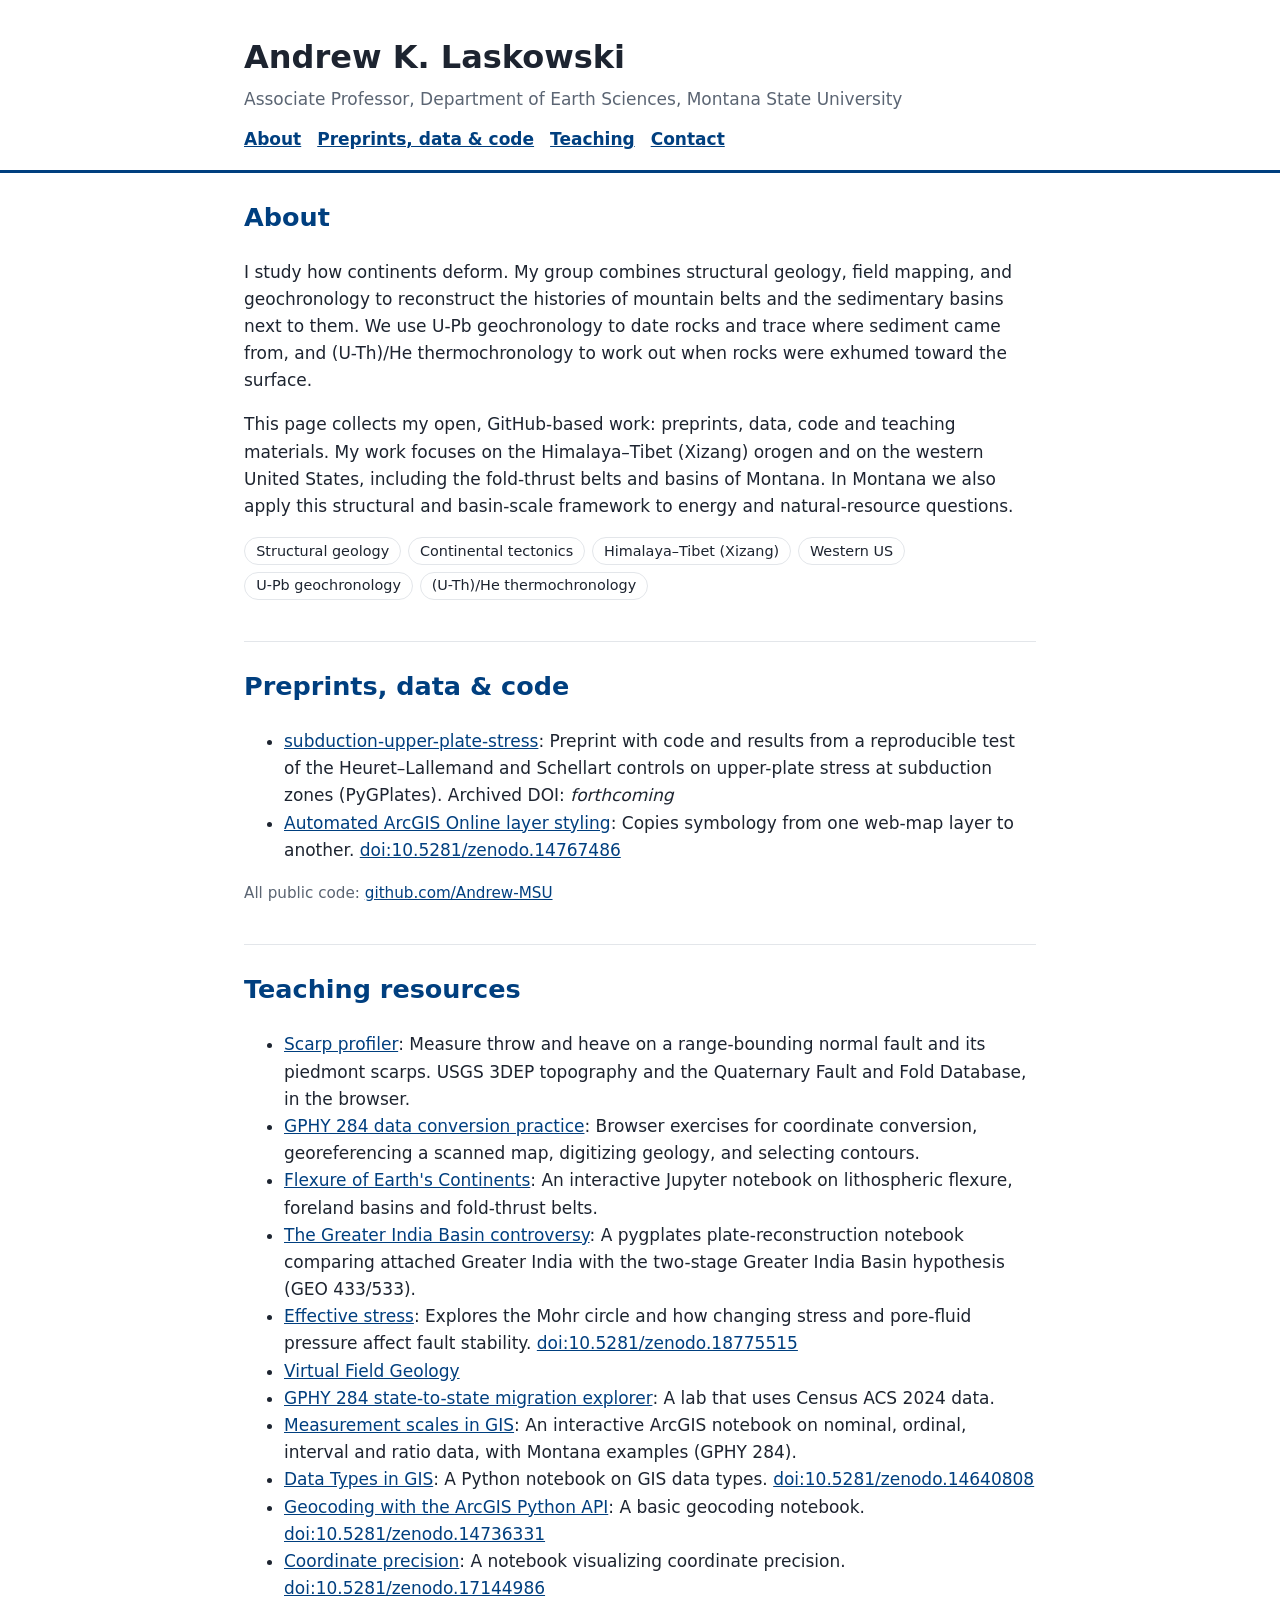
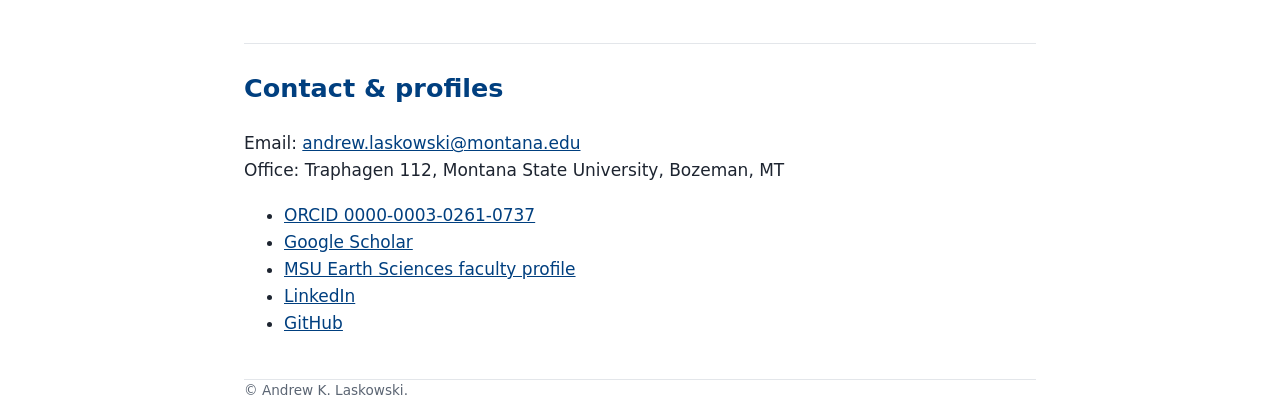
==== commit 2df3a8cc: "Add a scarp profiler for throw and heave in class. Students can click a USGS Quaternary fault, draw " ====
--- a/index.html
+++ b/index.html
@@ -18,6 +18,7 @@
 <li><a href="https://github.com/Andrew-MSU/arcgis-online-layer-styling">Automated ArcGIS Online layer styling</a>: Copies symbology from one web-map layer to another. <a href="https://doi.org/10.5281/zenodo.14767486">doi:10.5281/zenodo.14767486</a></li>
 </ul><p class="note">All public code: <a href="https://github.com/Andrew-MSU">github.com/Andrew-MSU</a></p></section>
 <section id="teaching"><h2>Teaching resources</h2><ul>
+<li><a href="scarp-profiler/">Scarp profiler</a>: Measure throw and heave on a range-bounding normal fault and its piedmont scarps. USGS 3DEP topography and the Quaternary Fault and Fold Database, in the browser.</li>
 <li><a href="teaching/gphy284/lab10-practice/">GPHY 284 data conversion practice</a>: Browser exercises for coordinate conversion, georeferencing a scanned map, digitizing geology, and selecting contours.</li>
 <li><a href="https://github.com/Andrew-MSU/flexure-of-earths-continents">Flexure of Earth's Continents</a>: An interactive Jupyter notebook on lithospheric flexure, foreland basins and fold-thrust belts.</li>
 <li><a href="https://github.com/Andrew-MSU/greater-india-basin">The Greater India Basin controversy</a>: A pygplates plate-reconstruction notebook comparing attached Greater India with the two-stage Greater India Basin hypothesis (GEO 433/533).</li>
